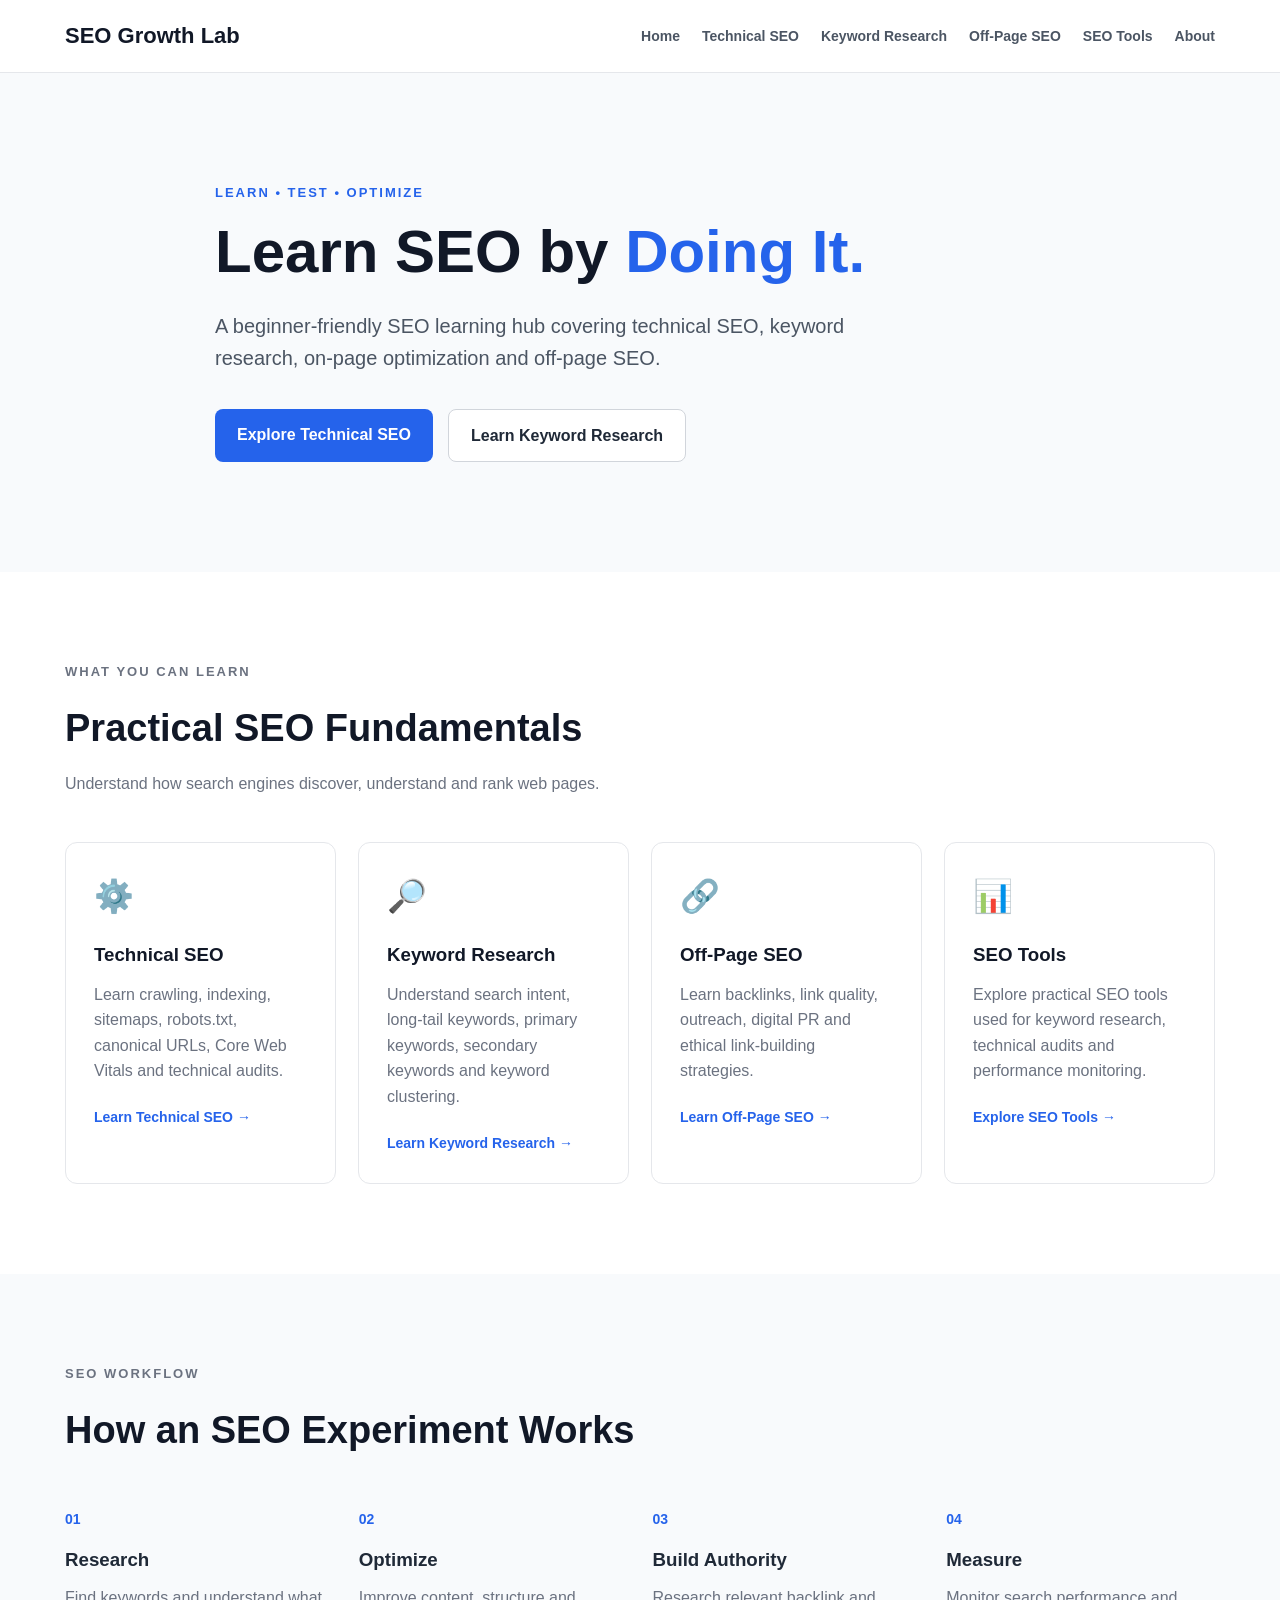
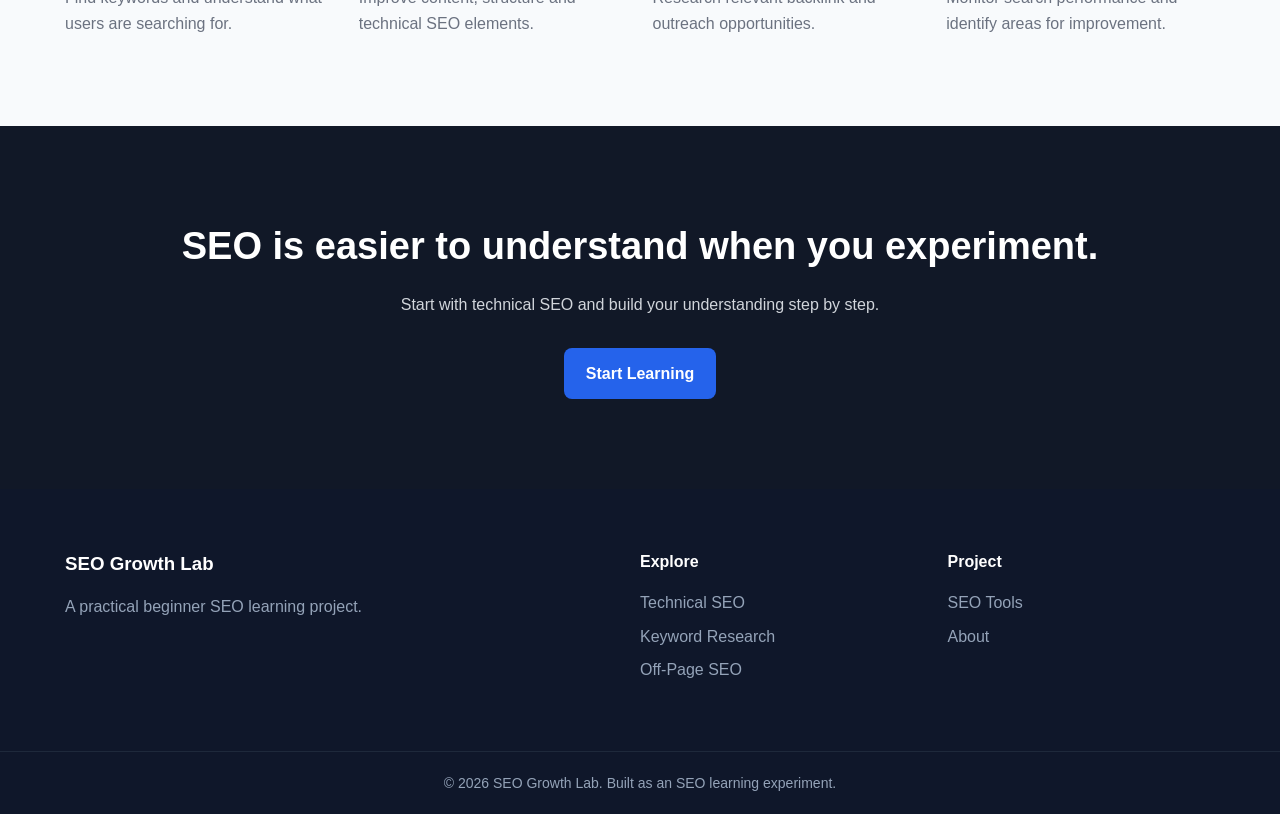
==== index.html @ 1966844c "Add files via upload" ====
<!DOCTYPE html>
<html lang="en">

<head>

    <meta charset="UTF-8">

    <meta name="viewport" content="width=device-width, initial-scale=1.0">

    <title>SEO Growth Lab | Beginner SEO Learning Hub</title>

    <meta name="description"
          content="Learn SEO basics, technical SEO, keyword research and off-page SEO with practical beginner-friendly guides.">

    <meta name="robots" content="index, follow">

    <link rel="canonical" href="https://yourusername.github.io/seo-growth-lab/">

    <link rel="stylesheet" href="css/style.css">

    <!-- Basic Organization Schema -->
    <script type="application/ld+json">
    {
        "@context": "https://schema.org",
        "@type": "WebSite",
        "name": "SEO Growth Lab",
        "description": "A beginner-friendly learning hub for SEO.",
        "url": "https://yourusername.github.io/seo-growth-lab/"
    }
    </script>

</head>

<body>

<header class="header">

    <div class="container nav-container">

        <a href="index.html" class="logo">
            SEO Growth Lab
        </a>

        <nav>
            <a href="index.html">Home</a>
            <a href="technical-seo.html">Technical SEO</a>
            <a href="keyword-research.html">Keyword Research</a>
            <a href="off-page-seo.html">Off-Page SEO</a>
            <a href="seo-tools.html">SEO Tools</a>
            <a href="about.html">About</a>
        </nav>

    </div>

</header>


<main>

    <!-- HERO -->

    <section class="hero">

        <div class="container hero-content">

            <p class="eyebrow">LEARN • TEST • OPTIMIZE</p>

            <h1>
                Learn SEO by
                <span>Doing It.</span>
            </h1>

            <p class="hero-text">
                A beginner-friendly SEO learning hub covering
                technical SEO, keyword research, on-page optimization
                and off-page SEO.
            </p>

            <div class="hero-buttons">

                <a href="technical-seo.html" class="btn primary">
                    Explore Technical SEO
                </a>

                <a href="keyword-research.html" class="btn secondary">
                    Learn Keyword Research
                </a>

            </div>

        </div>

    </section>


    <!-- TOPICS -->

    <section class="section">

        <div class="container">

            <div class="section-heading">

                <p class="eyebrow">WHAT YOU CAN LEARN</p>

                <h2>
                    Practical SEO Fundamentals
                </h2>

                <p>
                    Understand how search engines discover,
                    understand and rank web pages.
                </p>

            </div>


            <div class="cards">

                <article class="card">

                    <div class="card-icon">⚙️</div>

                    <h3>Technical SEO</h3>

                    <p>
                        Learn crawling, indexing, sitemaps,
                        robots.txt, canonical URLs, Core Web Vitals
                        and technical audits.
                    </p>

                    <a href="technical-seo.html">
                        Learn Technical SEO →
                    </a>

                </article>


                <article class="card">

                    <div class="card-icon">🔎</div>

                    <h3>Keyword Research</h3>

                    <p>
                        Understand search intent, long-tail keywords,
                        primary keywords, secondary keywords and
                        keyword clustering.
                    </p>

                    <a href="keyword-research.html">
                        Learn Keyword Research →
                    </a>

                </article>


                <article class="card">

                    <div class="card-icon">🔗</div>

                    <h3>Off-Page SEO</h3>

                    <p>
                        Learn backlinks, link quality, outreach,
                        digital PR and ethical link-building strategies.
                    </p>

                    <a href="off-page-seo.html">
                        Learn Off-Page SEO →
                    </a>

                </article>


                <article class="card">

                    <div class="card-icon">📊</div>

                    <h3>SEO Tools</h3>

                    <p>
                        Explore practical SEO tools used for
                        keyword research, technical audits and
                        performance monitoring.
                    </p>

                    <a href="seo-tools.html">
                        Explore SEO Tools →
                    </a>

                </article>

            </div>

        </div>

    </section>


    <!-- SEO PROCESS -->

    <section class="section light">

        <div class="container">

            <div class="section-heading">

                <p class="eyebrow">SEO WORKFLOW</p>

                <h2>How an SEO Experiment Works</h2>

            </div>


            <div class="process">

                <div class="process-step">

                    <span>01</span>

                    <h3>Research</h3>

                    <p>
                        Find keywords and understand what users
                        are searching for.
                    </p>

                </div>


                <div class="process-step">

                    <span>02</span>

                    <h3>Optimize</h3>

                    <p>
                        Improve content, structure and technical
                        SEO elements.
                    </p>

                </div>


                <div class="process-step">

                    <span>03</span>

                    <h3>Build Authority</h3>

                    <p>
                        Research relevant backlink and outreach
                        opportunities.
                    </p>

                </div>


                <div class="process-step">

                    <span>04</span>

                    <h3>Measure</h3>

                    <p>
                        Monitor search performance and identify
                        areas for improvement.
                    </p>

                </div>

            </div>

        </div>

    </section>


    <!-- CTA -->

    <section class="cta">

        <div class="container">

            <h2>
                SEO is easier to understand when you experiment.
            </h2>

            <p>
                Start with technical SEO and build your understanding
                step by step.
            </p>

            <a href="technical-seo.html" class="btn primary">
                Start Learning
            </a>

        </div>

    </section>

</main>


<footer>

    <div class="container footer-content">

        <div>

            <h3>SEO Growth Lab</h3>

            <p>
                A practical beginner SEO learning project.
            </p>

        </div>


        <div>

            <h4>Explore</h4>

            <a href="technical-seo.html">Technical SEO</a>
            <a href="keyword-research.html">Keyword Research</a>
            <a href="off-page-seo.html">Off-Page SEO</a>

        </div>


        <div>

            <h4>Project</h4>

            <a href="seo-tools.html">SEO Tools</a>
            <a href="about.html">About</a>

        </div>

    </div>


    <div class="copyright">

        <p>
            © 2026 SEO Growth Lab. Built as an SEO learning experiment.
        </p>

    </div>

</footer>


</body>
</html>
---- css/style.css ----
* {
    margin: 0;
    padding: 0;
    box-sizing: border-box;
}

html {
    scroll-behavior: smooth;
}

body {
    font-family: Arial, Helvetica, sans-serif;
    line-height: 1.6;
    color: #1f2937;
    background: #ffffff;
}

a {
    text-decoration: none;
    color: inherit;
}

.container {
    width: 90%;
    max-width: 1150px;
    margin: auto;
}


/* ================= HEADER ================= */

.header {
    background: #ffffff;
    border-bottom: 1px solid #e5e7eb;
    position: sticky;
    top: 0;
    z-index: 1000;
}

.nav-container {
    min-height: 72px;
    display: flex;
    align-items: center;
    justify-content: space-between;
    gap: 30px;
}

.logo {
    font-size: 22px;
    font-weight: 800;
    color: #111827;
}

nav {
    display: flex;
    align-items: center;
    gap: 22px;
}

nav a {
    font-size: 14px;
    font-weight: 600;
    color: #4b5563;
}

nav a:hover {
    color: #2563eb;
}


/* ================= HERO ================= */

.hero {
    background: #f8fafc;
    padding: 110px 0;
}

.hero-content {
    max-width: 850px;
}

.eyebrow {
    font-size: 13px;
    font-weight: 800;
    letter-spacing: 2px;
    color: #2563eb;
    margin-bottom: 15px;
}

.hero h1 {
    font-size: 60px;
    line-height: 1.1;
    color: #111827;
    margin-bottom: 25px;
}

.hero h1 span {
    color: #2563eb;
}

.hero-text {
    font-size: 20px;
    color: #4b5563;
    max-width: 700px;
    margin-bottom: 35px;
}

.hero-buttons {
    display: flex;
    gap: 15px;
    flex-wrap: wrap;
}


/* ================= BUTTON ================= */

.btn {
    display: inline-block;
    padding: 13px 22px;
    border-radius: 8px;
    font-weight: 700;
    transition: 0.2s;
}

.primary {
    background: #2563eb;
    color: white;
}

.primary:hover {
    background: #1d4ed8;
}

.secondary {
    border: 1px solid #d1d5db;
    background: white;
}

.secondary:hover {
    border-color: #2563eb;
    color: #2563eb;
}


/* ================= SECTIONS ================= */

.section {
    padding: 90px 0;
}

.light {
    background: #f8fafc;
}

.section-heading {
    max-width: 700px;
    margin-bottom: 45px;
}

.section-heading h2 {
    font-size: 38px;
    color: #111827;
    margin-bottom: 12px;
}

.section-heading p {
    color: #6b7280;
}


/* ================= CARDS ================= */

.cards {
    display: grid;
    grid-template-columns: repeat(4, 1fr);
    gap: 22px;
}

.card {
    padding: 28px;
    border: 1px solid #e5e7eb;
    border-radius: 12px;
    background: white;
    transition: 0.2s;
}

.card:hover {
    transform: translateY(-4px);
    box-shadow: 0 10px 30px rgba(0,0,0,0.08);
}

.card-icon {
    font-size: 32px;
    margin-bottom: 18px;
}

.card h3 {
    margin-bottom: 12px;
    color: #111827;
}

.card p {
    color: #6b7280;
    margin-bottom: 20px;
}

.card a {
    color: #2563eb;
    font-weight: 700;
    font-size: 14px;
}


/* ================= PROCESS ================= */

.process {
    display: grid;
    grid-template-columns: repeat(4, 1fr);
    gap: 25px;
}

.process-step {
    position: relative;
}

.process-step span {
    display: inline-block;
    margin-bottom: 15px;
    font-size: 14px;
    font-weight: 800;
    color: #2563eb;
}

.process-step h3 {
    margin-bottom: 10px;
}

.process-step p {
    color: #6b7280;
}


/* ================= CTA ================= */

.cta {
    padding: 90px 20px;
    text-align: center;
    background: #111827;
    color: white;
}

.cta h2 {
    font-size: 38px;
    margin-bottom: 15px;
}

.cta p {
    color: #d1d5db;
    margin-bottom: 30px;
}


/* ================= FOOTER ================= */

footer {
    background: #0f172a;
    color: white;
}

.footer-content {
    padding: 60px 0;
    display: grid;
    grid-template-columns: 2fr 1fr 1fr;
    gap: 40px;
}

.footer-content h3,
.footer-content h4 {
    margin-bottom: 15px;
}

.footer-content p {
    color: #94a3b8;
}

.footer-content a {
    display: block;
    color: #94a3b8;
    margin-bottom: 8px;
}

.footer-content a:hover {
    color: white;
}

.copyright {
    border-top: 1px solid #1e293b;
    text-align: center;
    padding: 20px;
    color: #94a3b8;
    font-size: 14px;
}


/* ================= RESPONSIVE ================= */

@media (max-width: 900px) {

    .cards {
        grid-template-columns: repeat(2, 1fr);
    }

    .process {
        grid-template-columns: repeat(2, 1fr);
    }

    .nav-container {
        flex-direction: column;
        padding: 18px 0;
    }

    nav {
        flex-wrap: wrap;
        justify-content: center;
    }

    .hero h1 {
        font-size: 45px;
    }
}


@media (max-width: 600px) {

    .cards,
    .process,
    .footer-content {
        grid-template-columns: 1fr;
    }

    .hero {
        padding: 70px 0;
    }

    .hero h1 {
        font-size: 38px;
    }

    .hero-text {
        font-size: 17px;
    }

    .section {
        padding: 60px 0;
    }

    .section-heading h2 {
        font-size: 30px;
    }

}
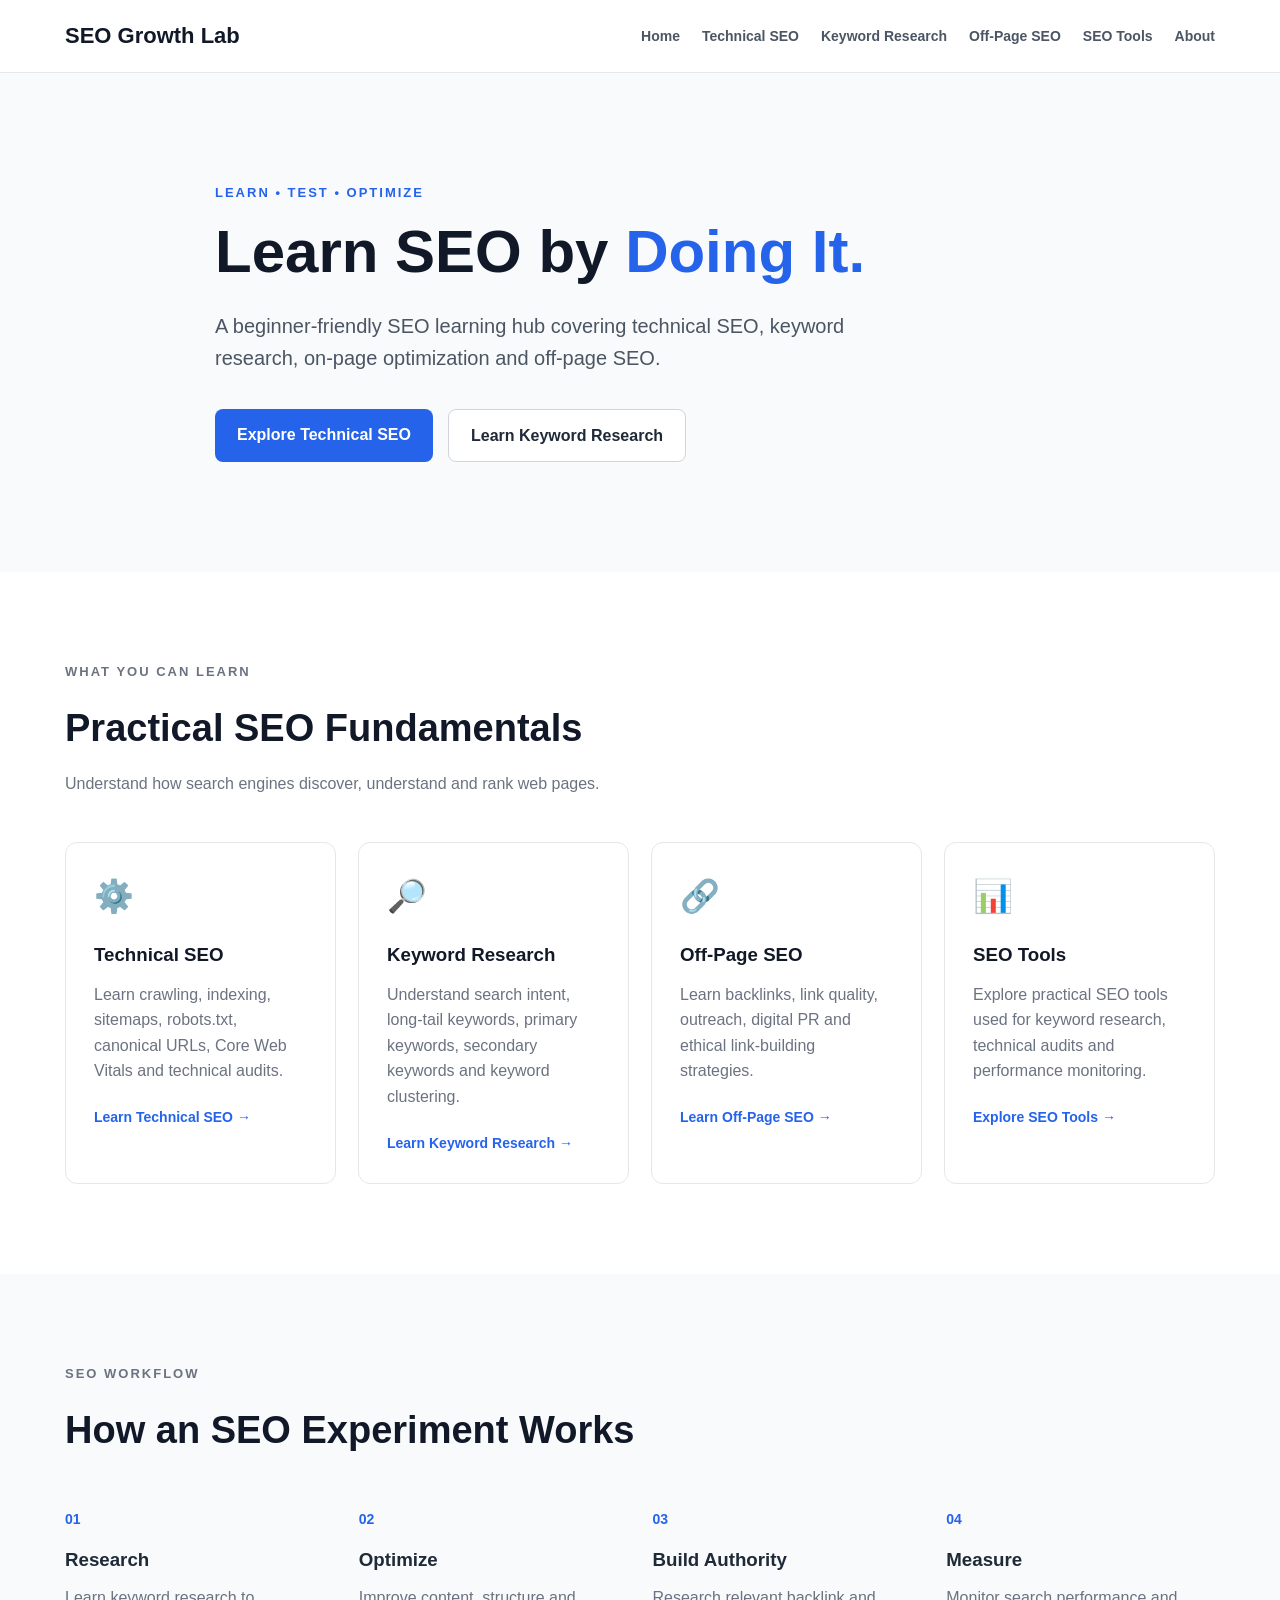
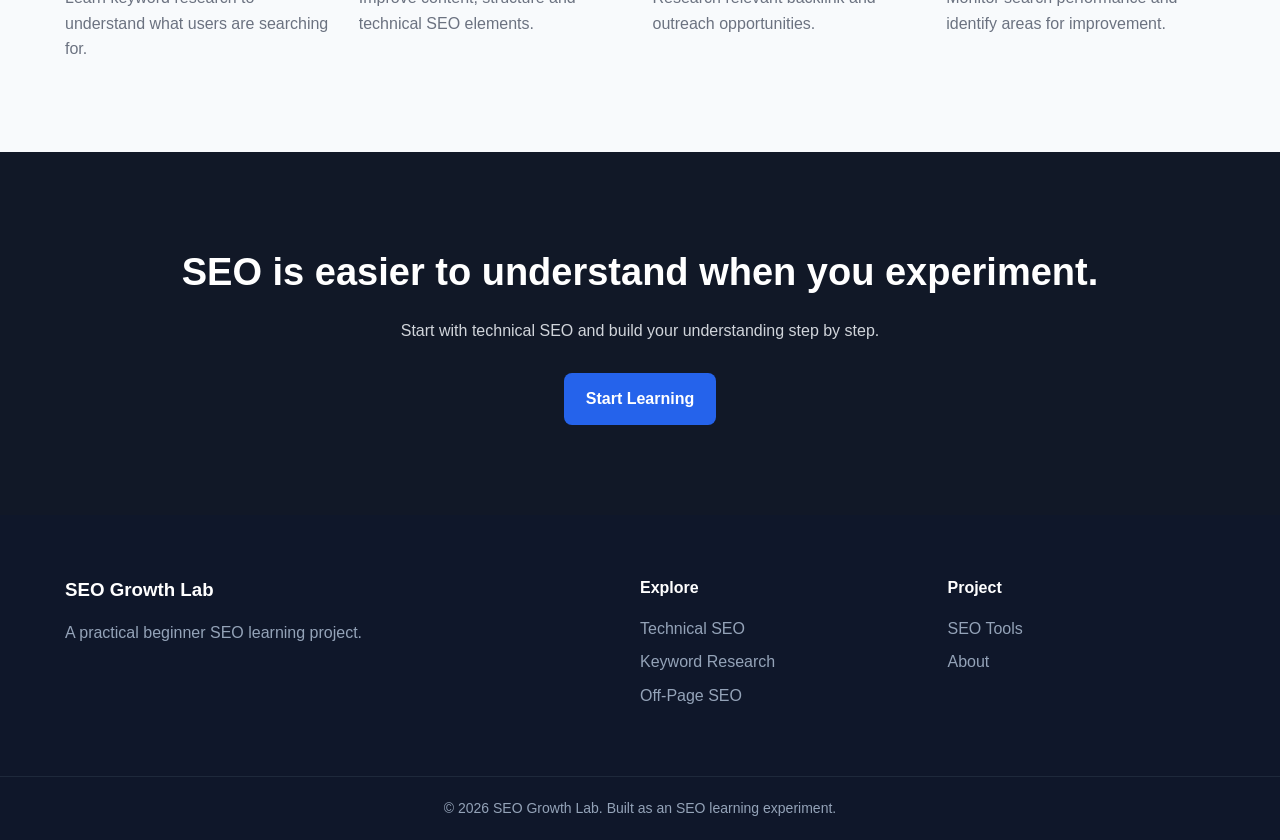
==== commit 3572d412: "Fix HTML internal linking to research page" ====
--- a/index.html
+++ b/index.html
@@ -6,6 +6,7 @@
     <meta charset="UTF-8">
 
     <meta name="viewport" content="width=device-width, initial-scale=1.0">
+    <meta name="google-site-verification" content="wiXPfXREW62_UJSF7Dm9DolLZXf7I7LOXOorMlqfQN0" />
 
     <title>SEO Growth Lab | Beginner SEO Learning Hub</title>
 
@@ -14,7 +15,7 @@
 
     <meta name="robots" content="index, follow">
 
-    <link rel="canonical" href="https://yourusername.github.io/seo-growth-lab/">
+    <link rel="canonical" href="https://dhanalakshmi-ravi.github.io/seo-growth-lab/">
 
     <link rel="stylesheet" href="css/style.css">
 
@@ -25,7 +26,7 @@
         "@type": "WebSite",
         "name": "SEO Growth Lab",
         "description": "A beginner-friendly learning hub for SEO.",
-        "url": "https://yourusername.github.io/seo-growth-lab/"
+        "url": "https://dhanalakshmi-ravi.github.io/seo-growth-lab/"
     }
     </script>
 
@@ -222,8 +223,8 @@
                     <h3>Research</h3>
 
                     <p>
-                        Find keywords and understand what users
-                        are searching for.
+                        Learn <a href="keyword-research.html">keyword research</a>
+                        to understand what users are searching for.
                     </p>
 
                 </div>
@@ -353,4 +354,4 @@
 
 
 </body>
-</html>+</html>
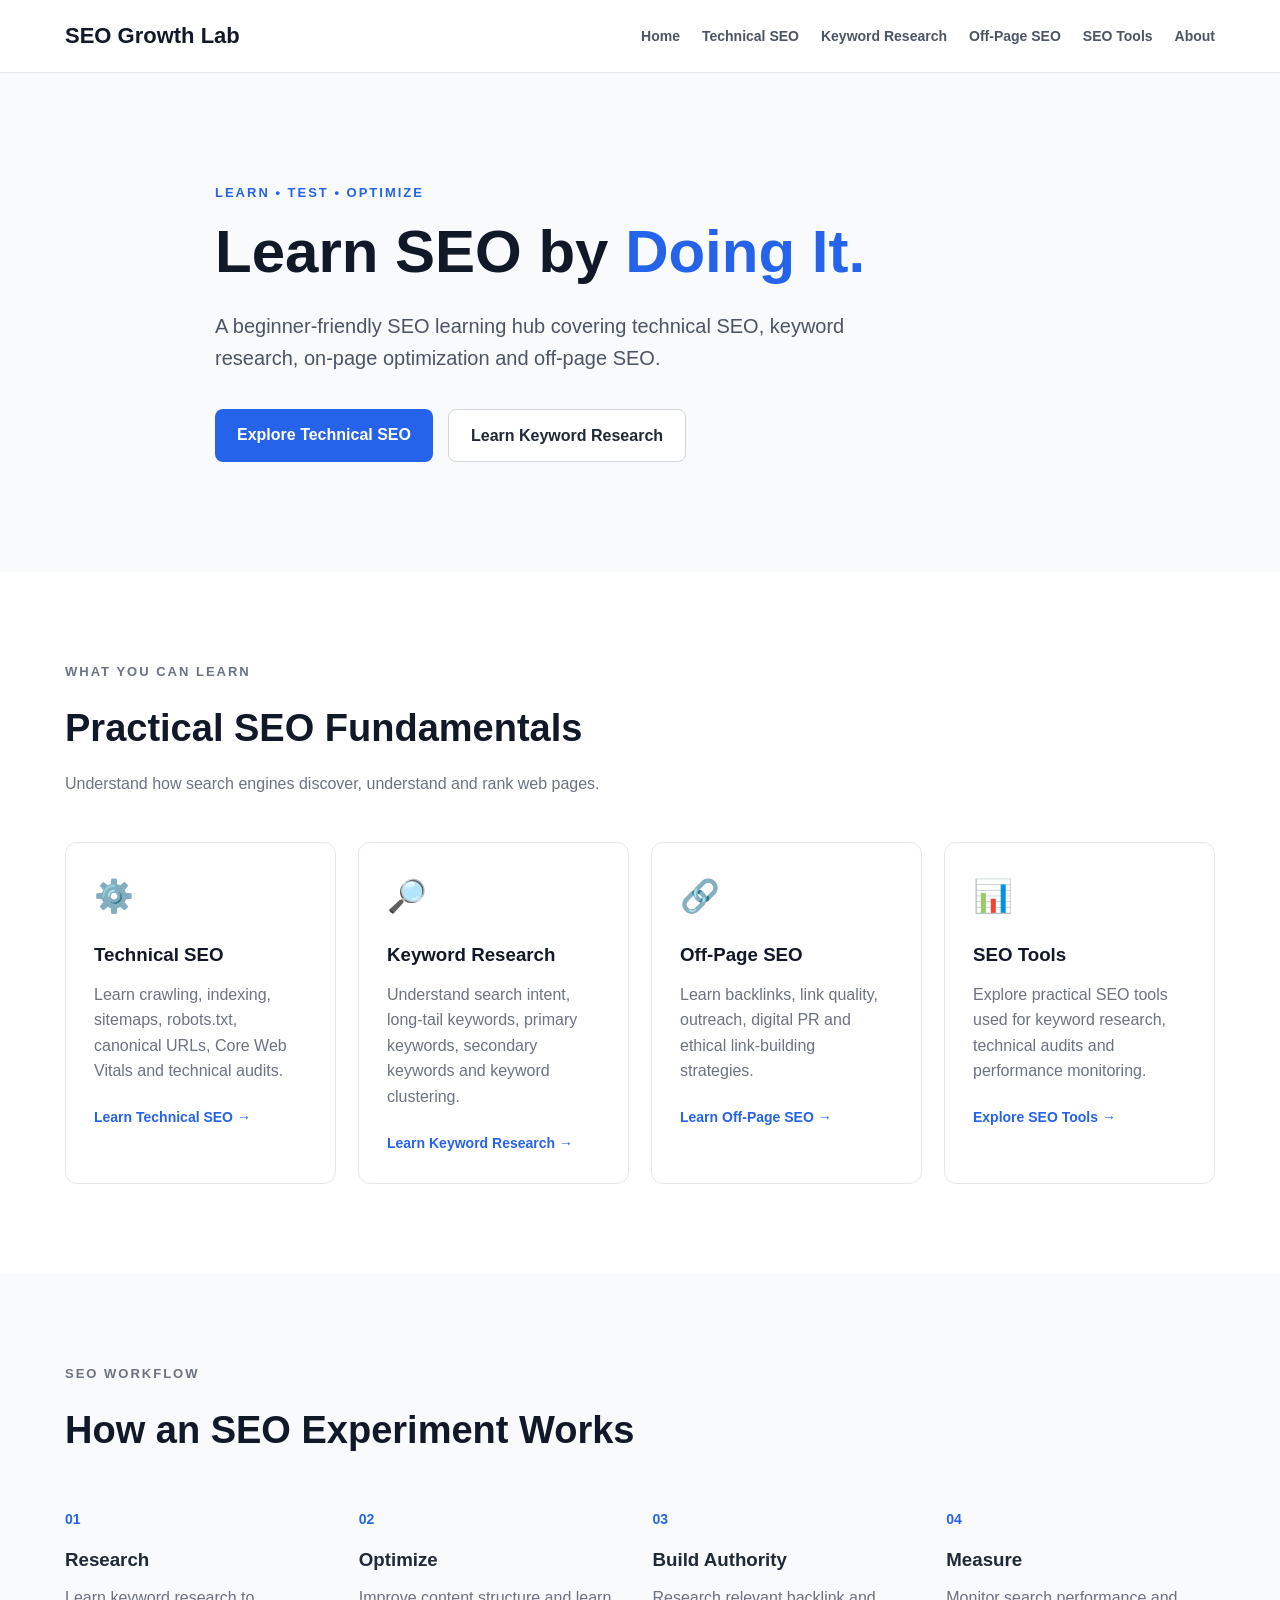
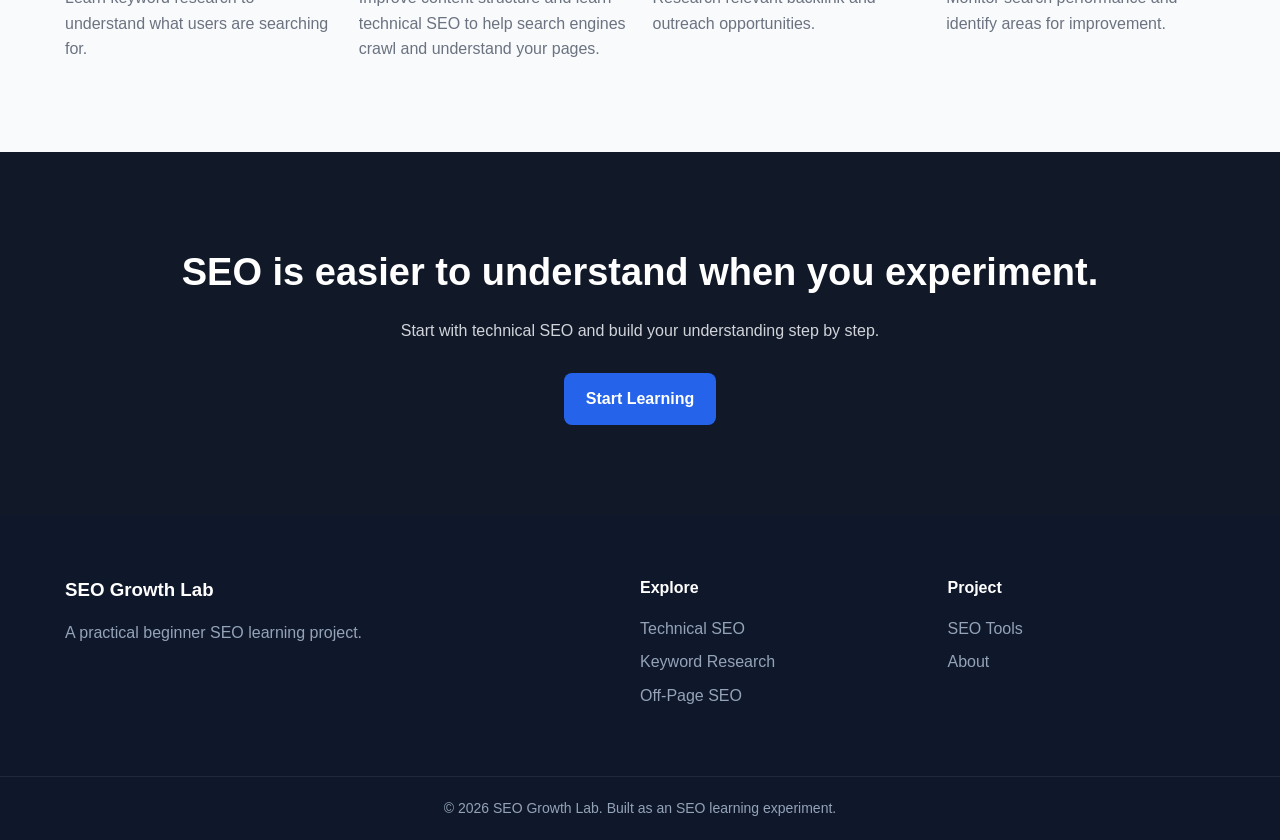
==== commit 00cbb074: "Fix HTML internal linking for optimize" ====
--- a/index.html
+++ b/index.html
@@ -237,8 +237,9 @@
                     <h3>Optimize</h3>
 
                     <p>
-                        Improve content, structure and technical
-                        SEO elements.
+                        Improve content structure and learn
+                        <a href="technical-seo.html">technical SEO</a>
+                        to help search engines crawl and understand your pages.
                     </p>
 
                 </div>
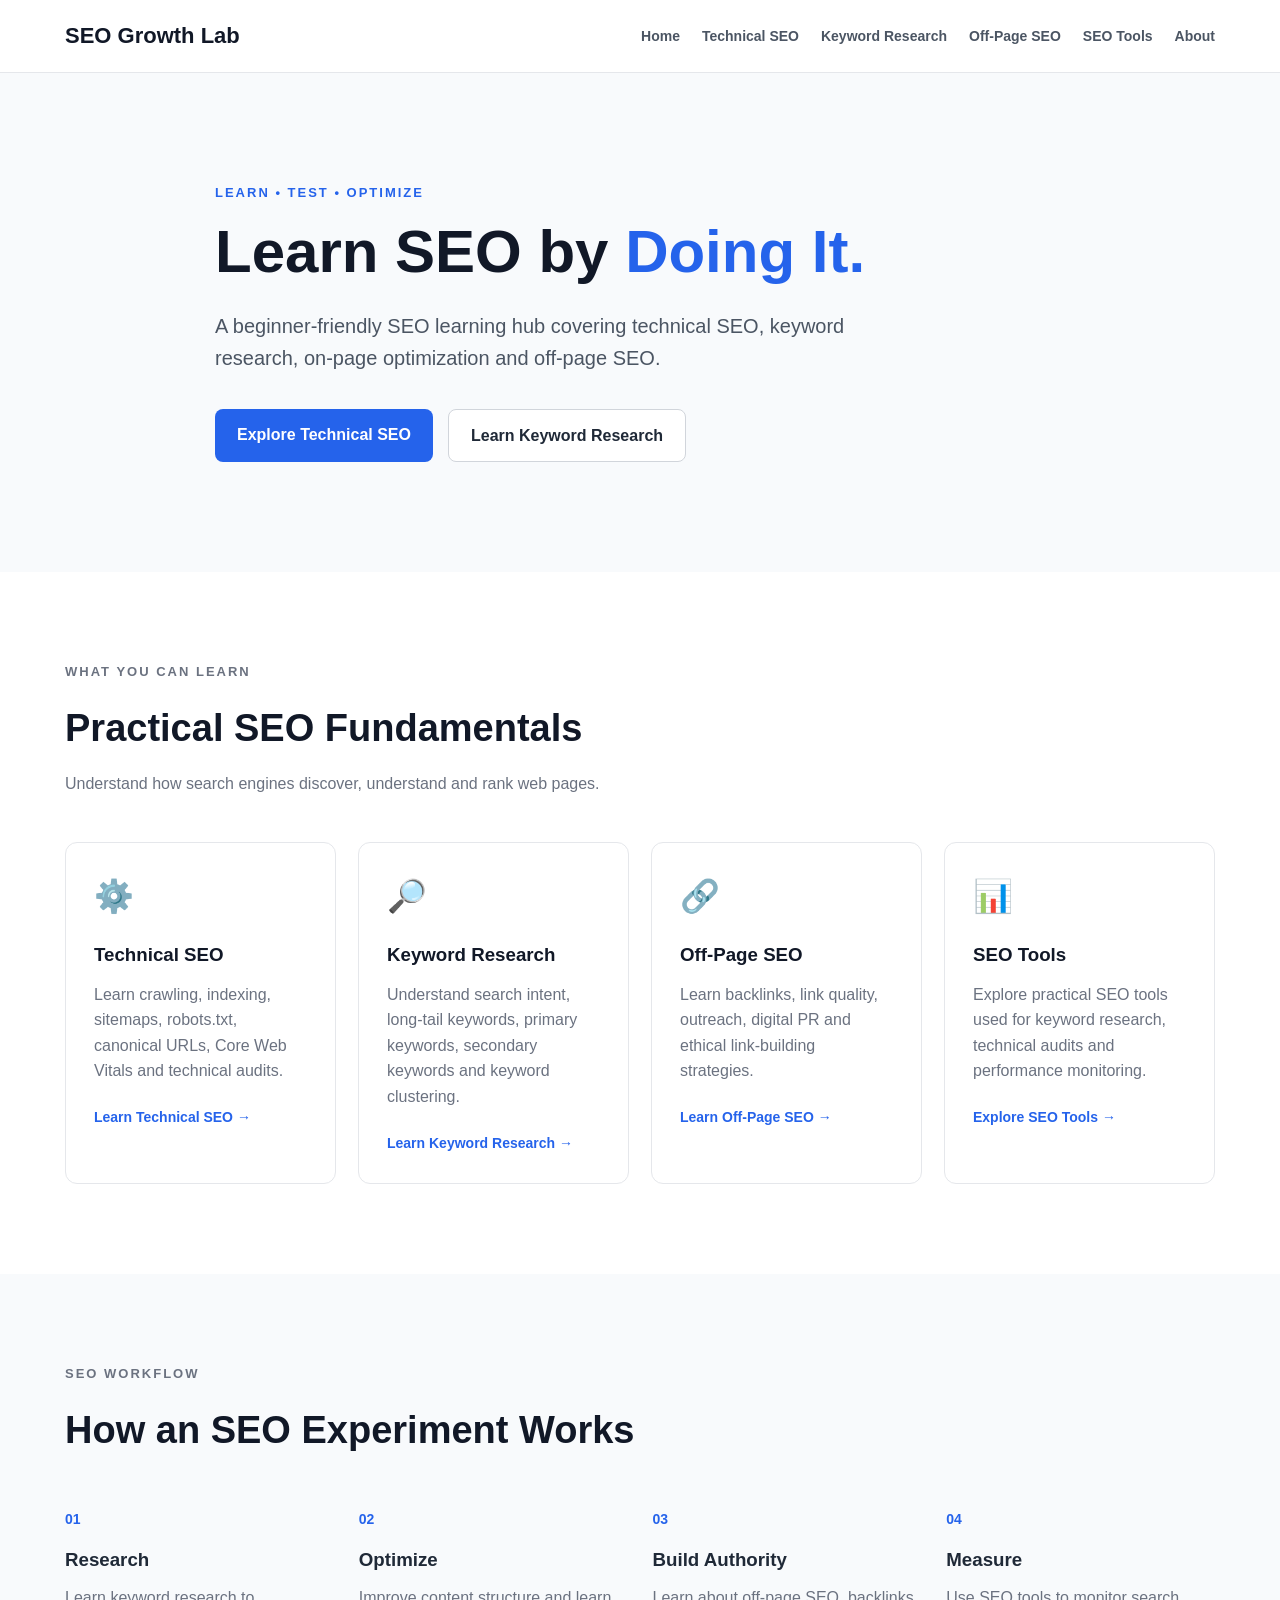
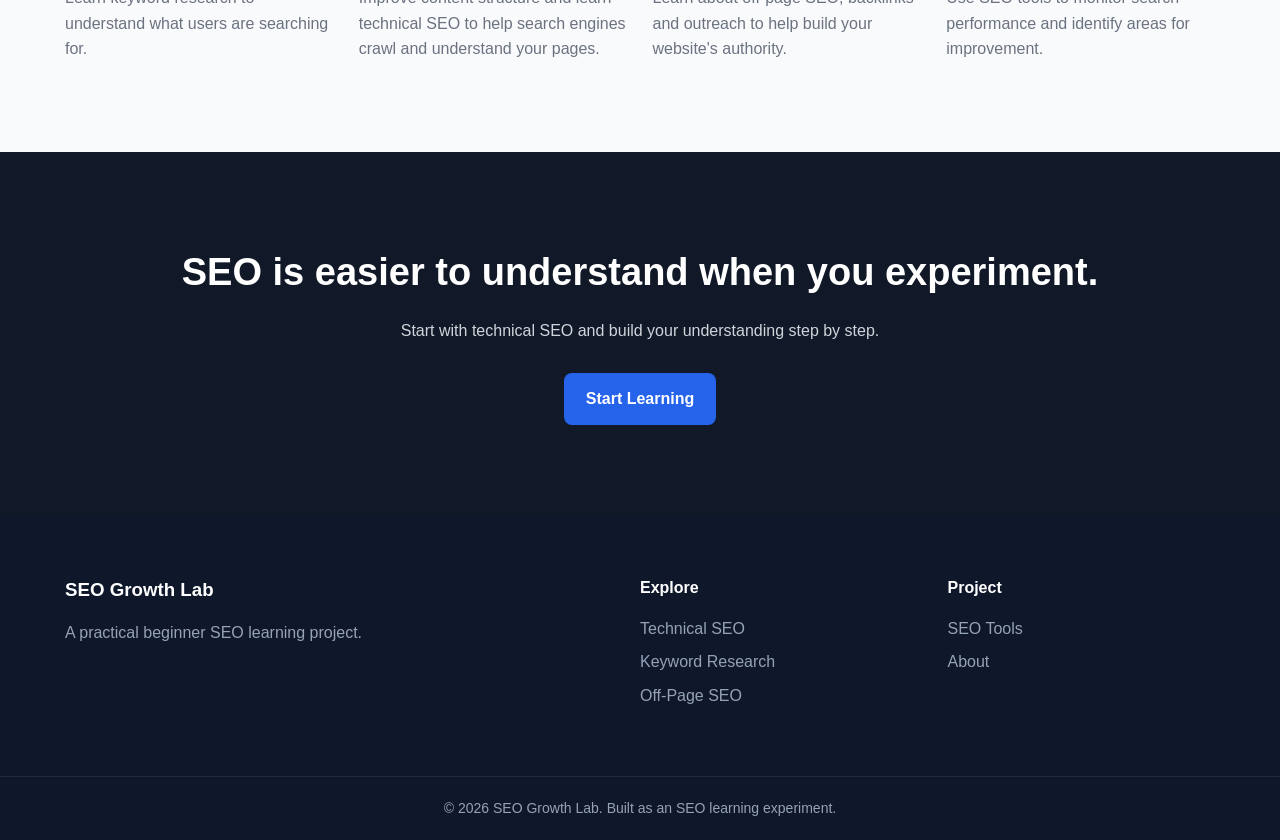
==== commit 7e63563c: "Fix HTML encoding issues in index.html" ====
--- a/index.html
+++ b/index.html
@@ -252,8 +252,8 @@
                     <h3>Build Authority</h3>
 
                     <p>
-                        Research relevant backlink and outreach
-                        opportunities.
+                        Learn about <a href="off-page-seo.html">off-page SEO</a>,
+                        backlinks and outreach to help build your website's authority.
                     </p>
 
                 </div>
@@ -266,8 +266,8 @@
                     <h3>Measure</h3>
 
                     <p>
-                        Monitor search performance and identify
-                        areas for improvement.
+                         Use <a href="seo-tools.html">SEO tools</a> to monitor
+                         search performance and identify areas for improvement.
                     </p>
 
                 </div>
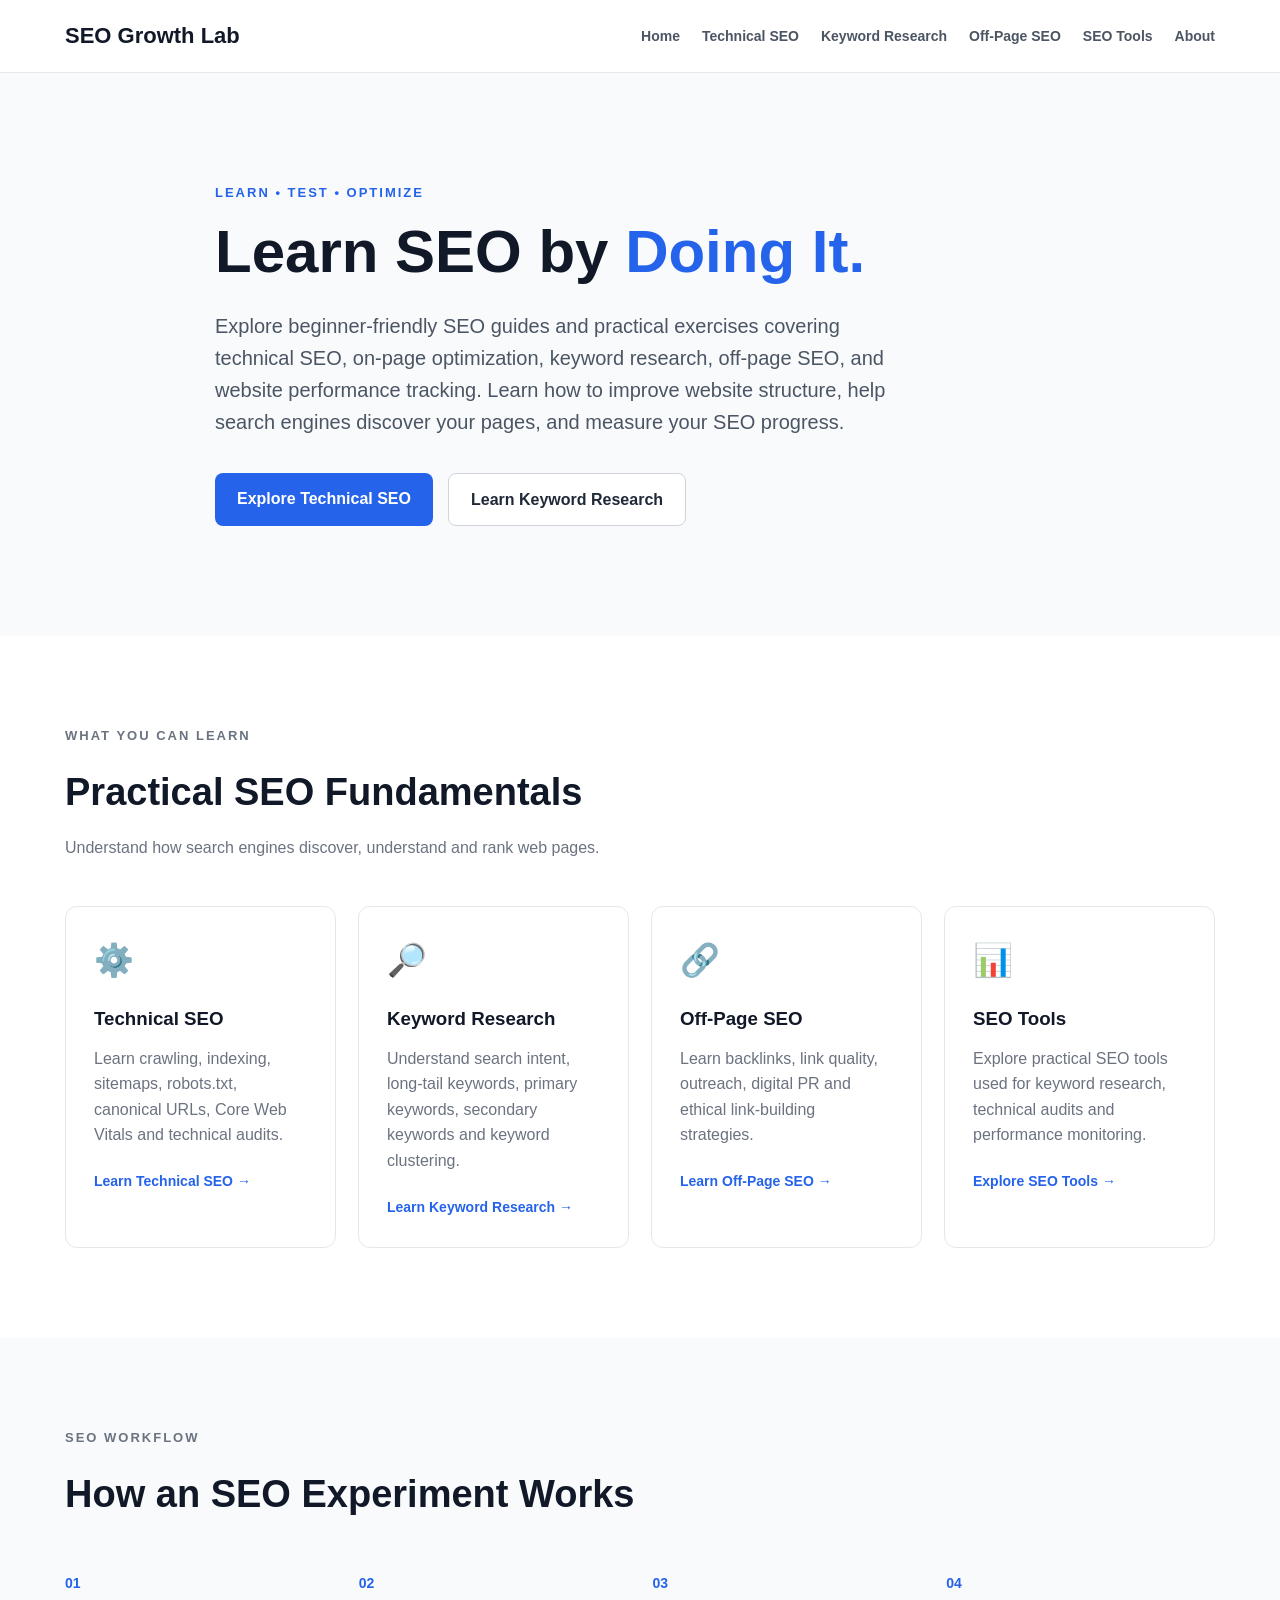
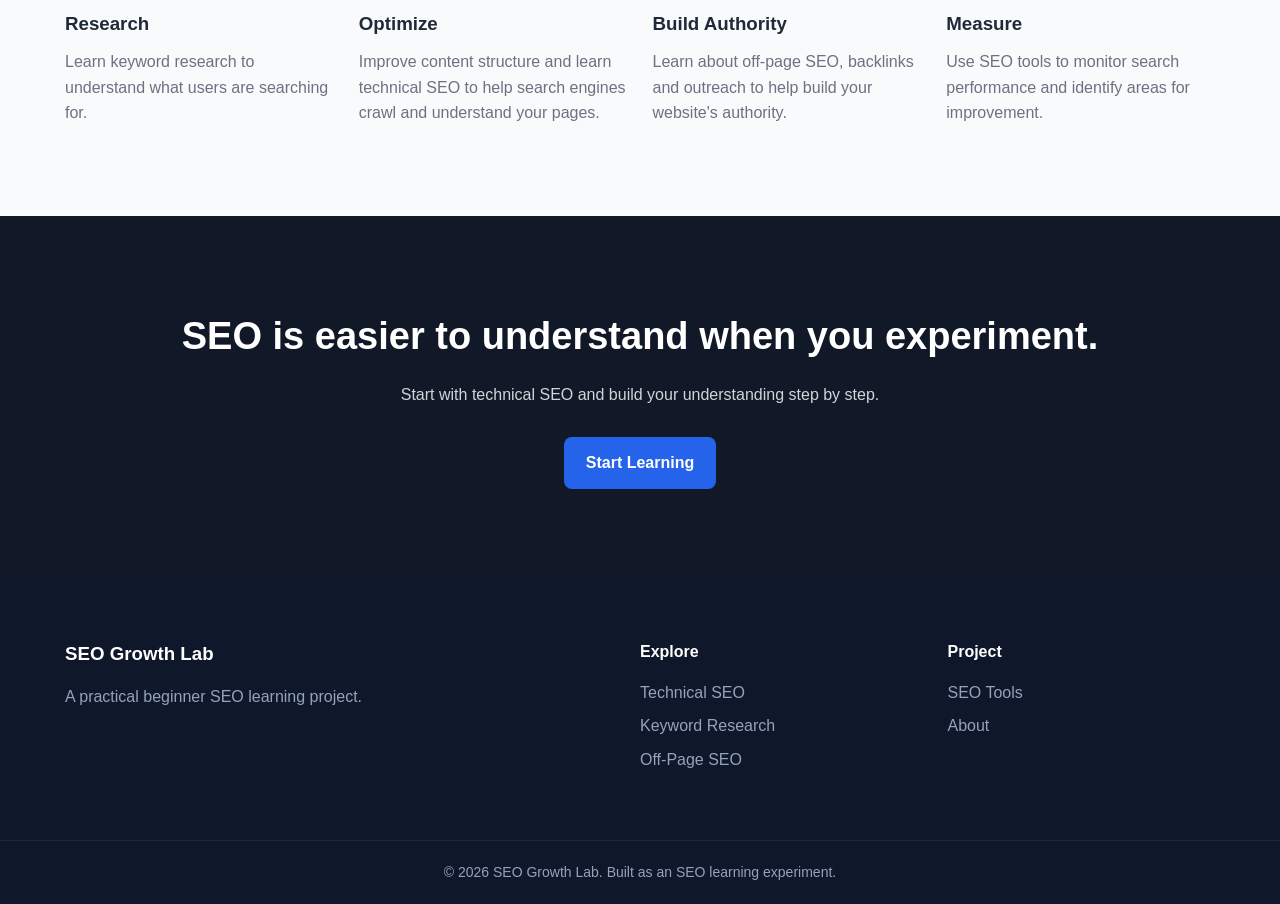
==== commit 992ccf9f: "Revise hero section content for clarity Updated the hero section text to emphasize practical SEO gui" ====
--- a/index.html
+++ b/index.html
@@ -72,9 +72,11 @@
             </h1>
 
             <p class="hero-text">
-                A beginner-friendly SEO learning hub covering
-                technical SEO, keyword research, on-page optimization
-                and off-page SEO.
+                 Explore beginner-friendly SEO guides and practical exercises
+                 covering technical SEO, on-page optimization, keyword research,
+                 off-page SEO, and website performance tracking. Learn how to
+                 improve website structure, help search engines discover your pages,
+                 and measure your SEO progress.
             </p>
 
             <div class="hero-buttons">
